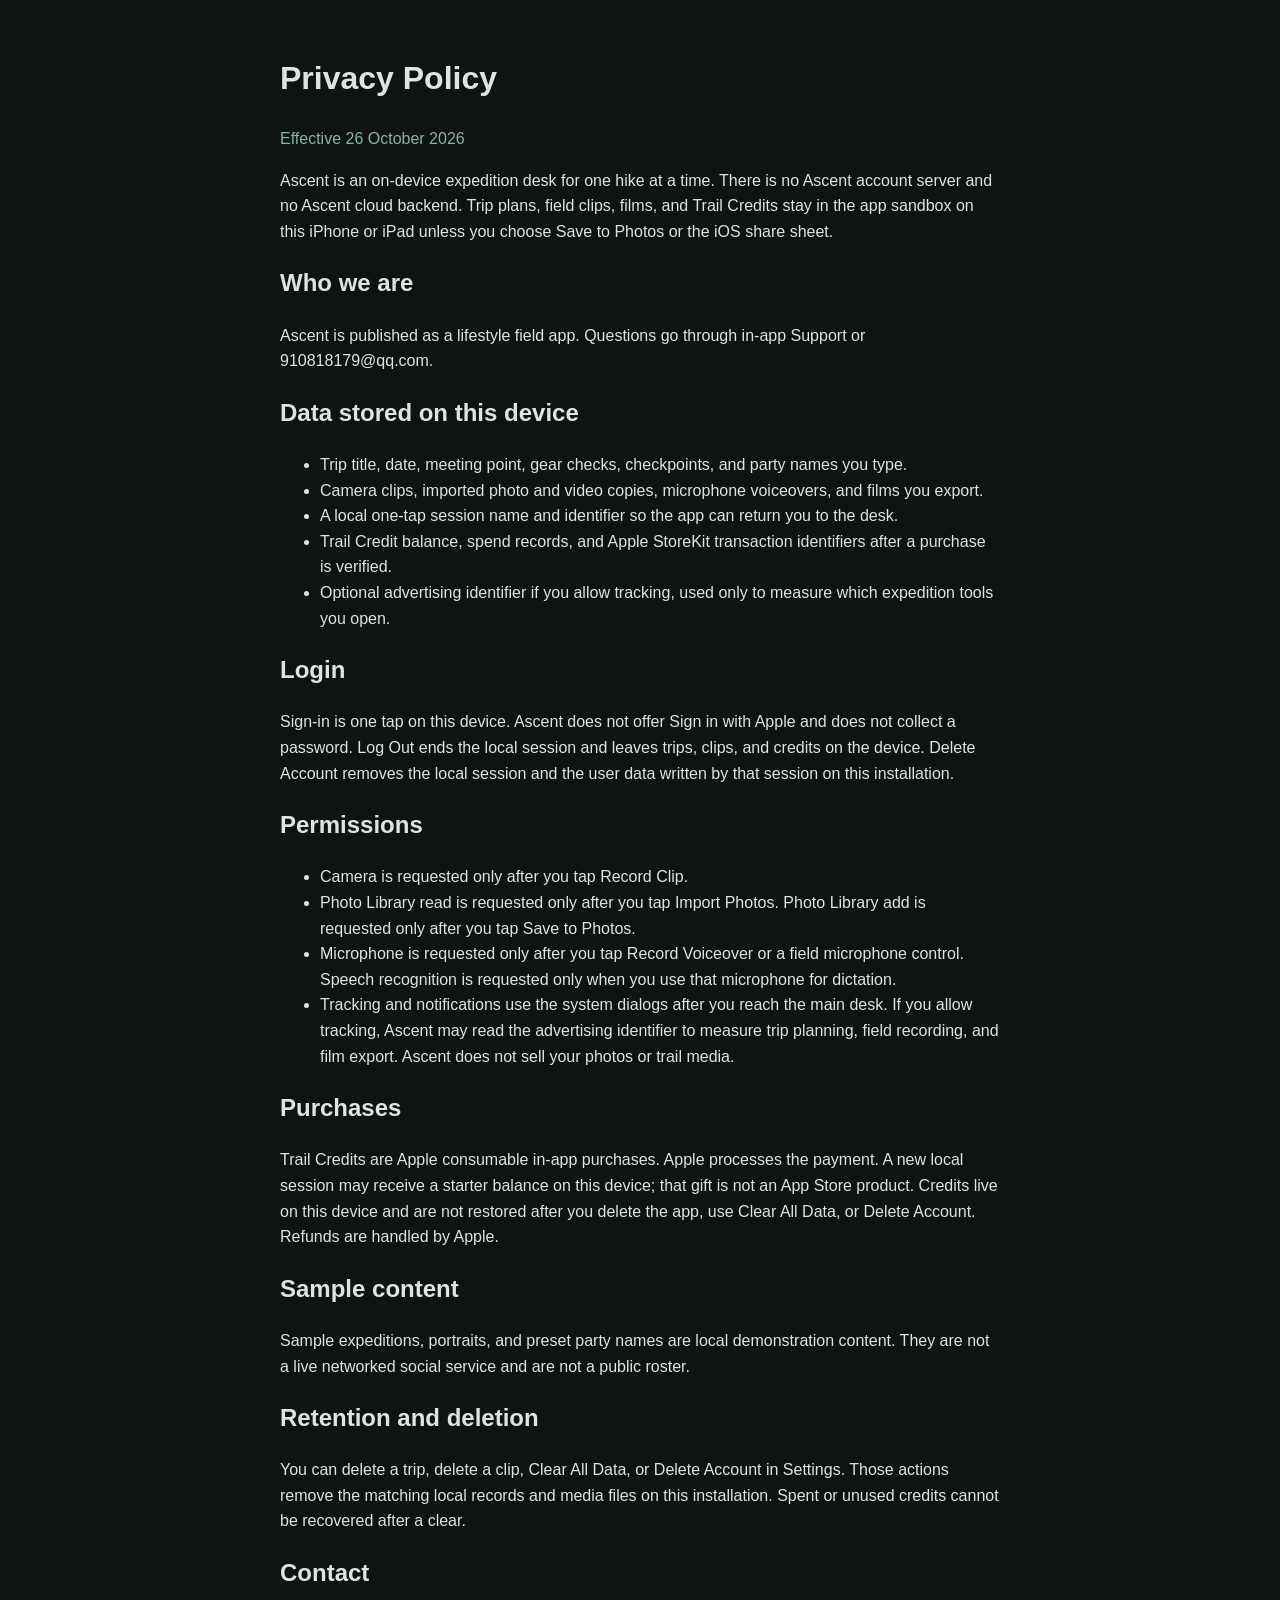
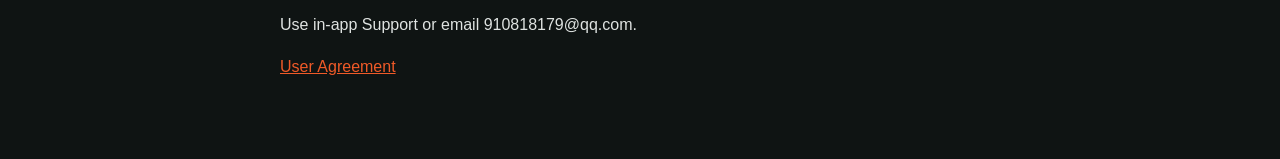
==== privacy-policy.html @ 033beaf4 "Publish Ascent Privacy Policy and User Agreement." ====
<!DOCTYPE html>
<html lang="en">
<head>
<meta charset="utf-8"/>
<meta name="viewport" content="width=device-width, initial-scale=1"/>
<title>Privacy Policy</title>
<link rel="stylesheet" href="legal.css"/>
</head>
<body>
<main>
<h1>Privacy Policy</h1>
<p class="muted">Effective 26 October 2026</p>
<p>Ascent is an on-device expedition desk for one hike at a time. There is no Ascent account server and no Ascent cloud backend. Trip plans, field clips, films, and Trail Credits stay in the app sandbox on this iPhone or iPad unless you choose Save to Photos or the iOS share sheet.</p>

<h2>Who we are</h2>
<p>Ascent is published as a lifestyle field app. Questions go through in-app Support or 910818179@qq.com.</p>

<h2>Data stored on this device</h2>
<ul>
<li>Trip title, date, meeting point, gear checks, checkpoints, and party names you type.</li>
<li>Camera clips, imported photo and video copies, microphone voiceovers, and films you export.</li>
<li>A local one-tap session name and identifier so the app can return you to the desk.</li>
<li>Trail Credit balance, spend records, and Apple StoreKit transaction identifiers after a purchase is verified.</li>
<li>Optional advertising identifier if you allow tracking, used only to measure which expedition tools you open.</li>
</ul>

<h2>Login</h2>
<p>Sign-in is one tap on this device. Ascent does not offer Sign in with Apple and does not collect a password. Log Out ends the local session and leaves trips, clips, and credits on the device. Delete Account removes the local session and the user data written by that session on this installation.</p>

<h2>Permissions</h2>
<ul>
<li>Camera is requested only after you tap Record Clip.</li>
<li>Photo Library read is requested only after you tap Import Photos. Photo Library add is requested only after you tap Save to Photos.</li>
<li>Microphone is requested only after you tap Record Voiceover or a field microphone control. Speech recognition is requested only when you use that microphone for dictation.</li>
<li>Tracking and notifications use the system dialogs after you reach the main desk. If you allow tracking, Ascent may read the advertising identifier to measure trip planning, field recording, and film export. Ascent does not sell your photos or trail media.</li>
</ul>

<h2>Purchases</h2>
<p>Trail Credits are Apple consumable in-app purchases. Apple processes the payment. A new local session may receive a starter balance on this device; that gift is not an App Store product. Credits live on this device and are not restored after you delete the app, use Clear All Data, or Delete Account. Refunds are handled by Apple.</p>

<h2>Sample content</h2>
<p>Sample expeditions, portraits, and preset party names are local demonstration content. They are not a live networked social service and are not a public roster.</p>

<h2>Retention and deletion</h2>
<p>You can delete a trip, delete a clip, Clear All Data, or Delete Account in Settings. Those actions remove the matching local records and media files on this installation. Spent or unused credits cannot be recovered after a clear.</p>

<h2>Contact</h2>
<p>Use in-app Support or email 910818179@qq.com.</p>
<p><a href="user-agreement.html">User Agreement</a></p>
</main>
</body>
</html>
---- legal.css ----
:root { color-scheme: dark; --bg:#0f1413; --ink:#dfe3e1; --muted:#89B49F; --line:#2C3734; --accent:#F05A28; }
html,body { margin:0; background:var(--bg); color:var(--ink); font:16px/1.6 -apple-system,BlinkMacSystemFont,"Segoe UI",sans-serif; }
main { max-width:720px; margin:0 auto; padding:32px 20px 64px; }
h1,h2 { font-family: "Avenir Next", "Segoe UI", sans-serif; }
a { color:var(--accent); }
hr { border:0; border-top:1px solid var(--line); }
.muted { color:var(--muted); }
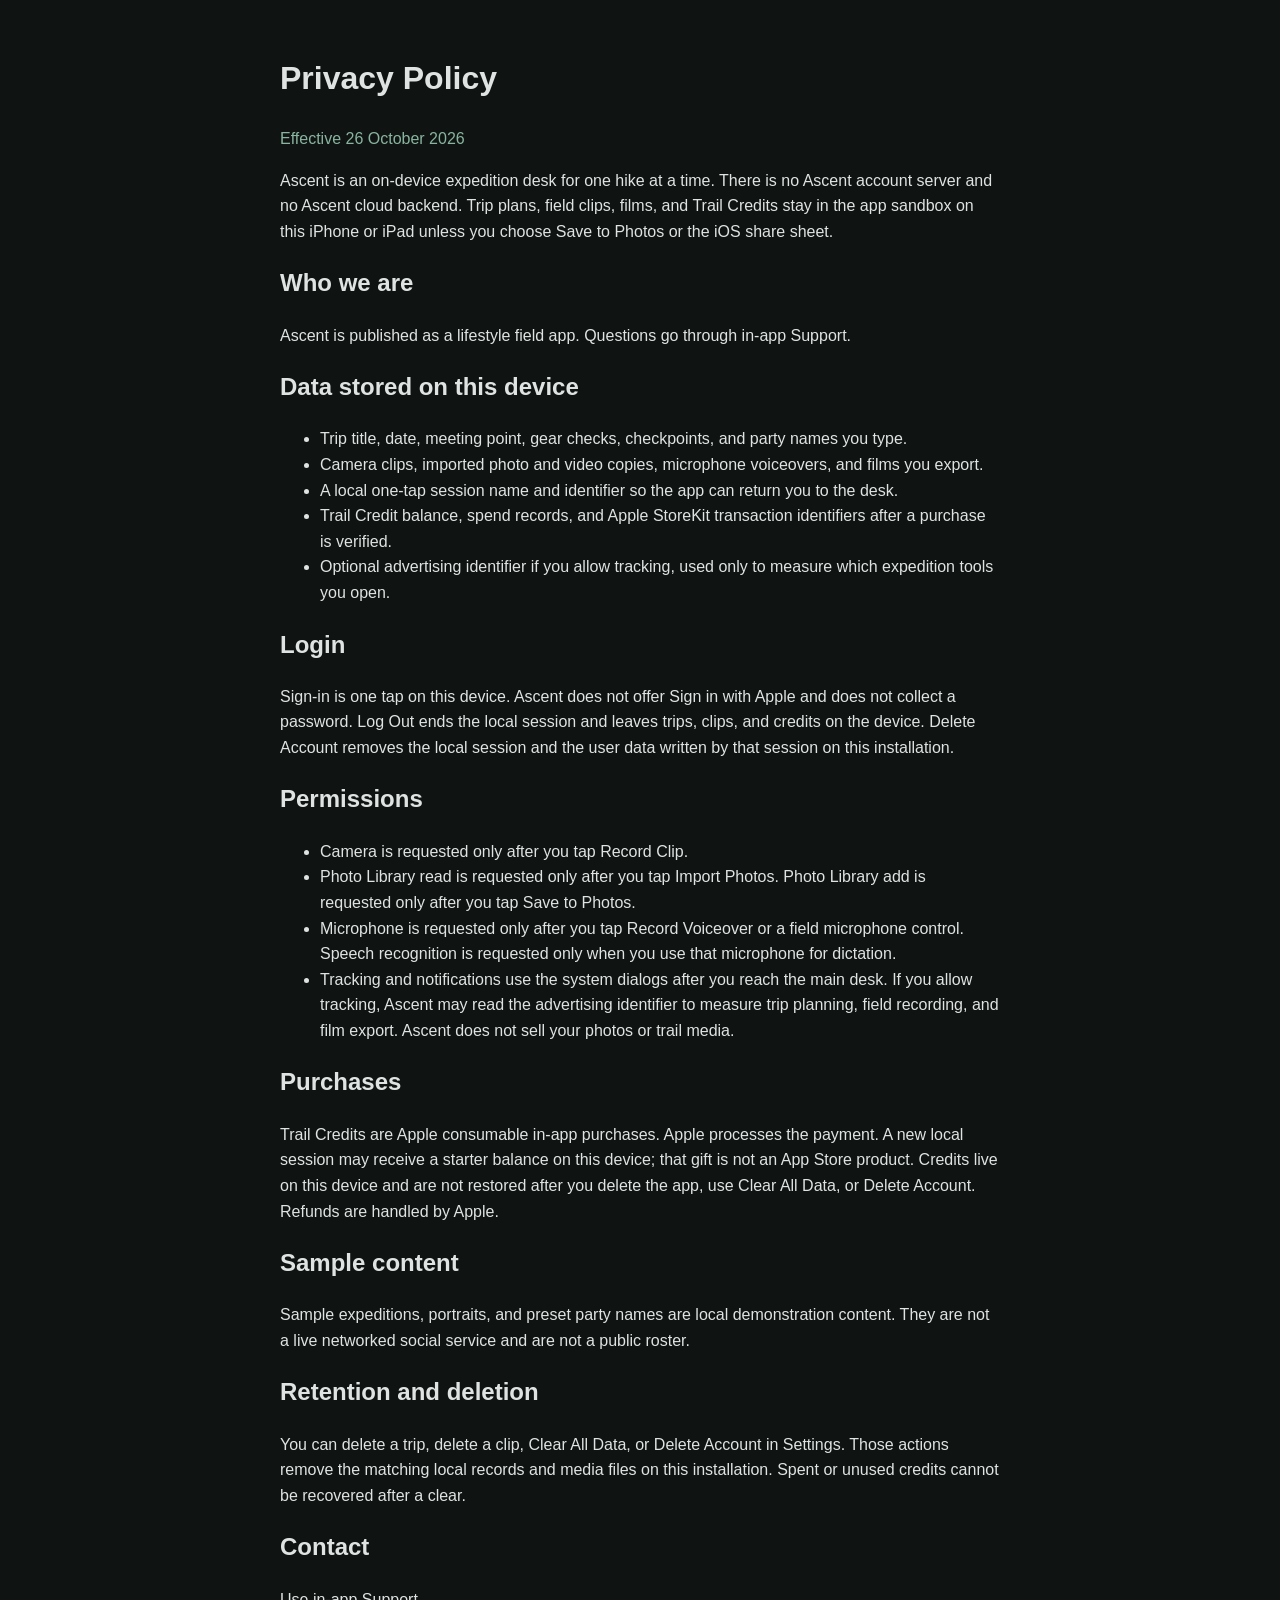
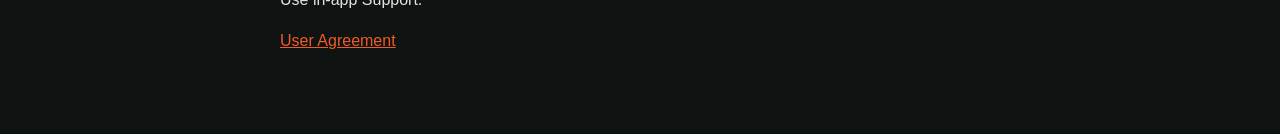
==== commit b9f7eb14: "Remove public contact email from legal pages." ====
--- a/privacy-policy.html
+++ b/privacy-policy.html
@@ -13,7 +13,7 @@
 <p>Ascent is an on-device expedition desk for one hike at a time. There is no Ascent account server and no Ascent cloud backend. Trip plans, field clips, films, and Trail Credits stay in the app sandbox on this iPhone or iPad unless you choose Save to Photos or the iOS share sheet.</p>
 
 <h2>Who we are</h2>
-<p>Ascent is published as a lifestyle field app. Questions go through in-app Support or 910818179@qq.com.</p>
+<p>Ascent is published as a lifestyle field app. Questions go through in-app Support.</p>
 
 <h2>Data stored on this device</h2>
 <ul>
@@ -45,7 +45,7 @@
 <p>You can delete a trip, delete a clip, Clear All Data, or Delete Account in Settings. Those actions remove the matching local records and media files on this installation. Spent or unused credits cannot be recovered after a clear.</p>
 
 <h2>Contact</h2>
-<p>Use in-app Support or email 910818179@qq.com.</p>
+<p>Use in-app Support.</p>
 <p><a href="user-agreement.html">User Agreement</a></p>
 </main>
 </body>
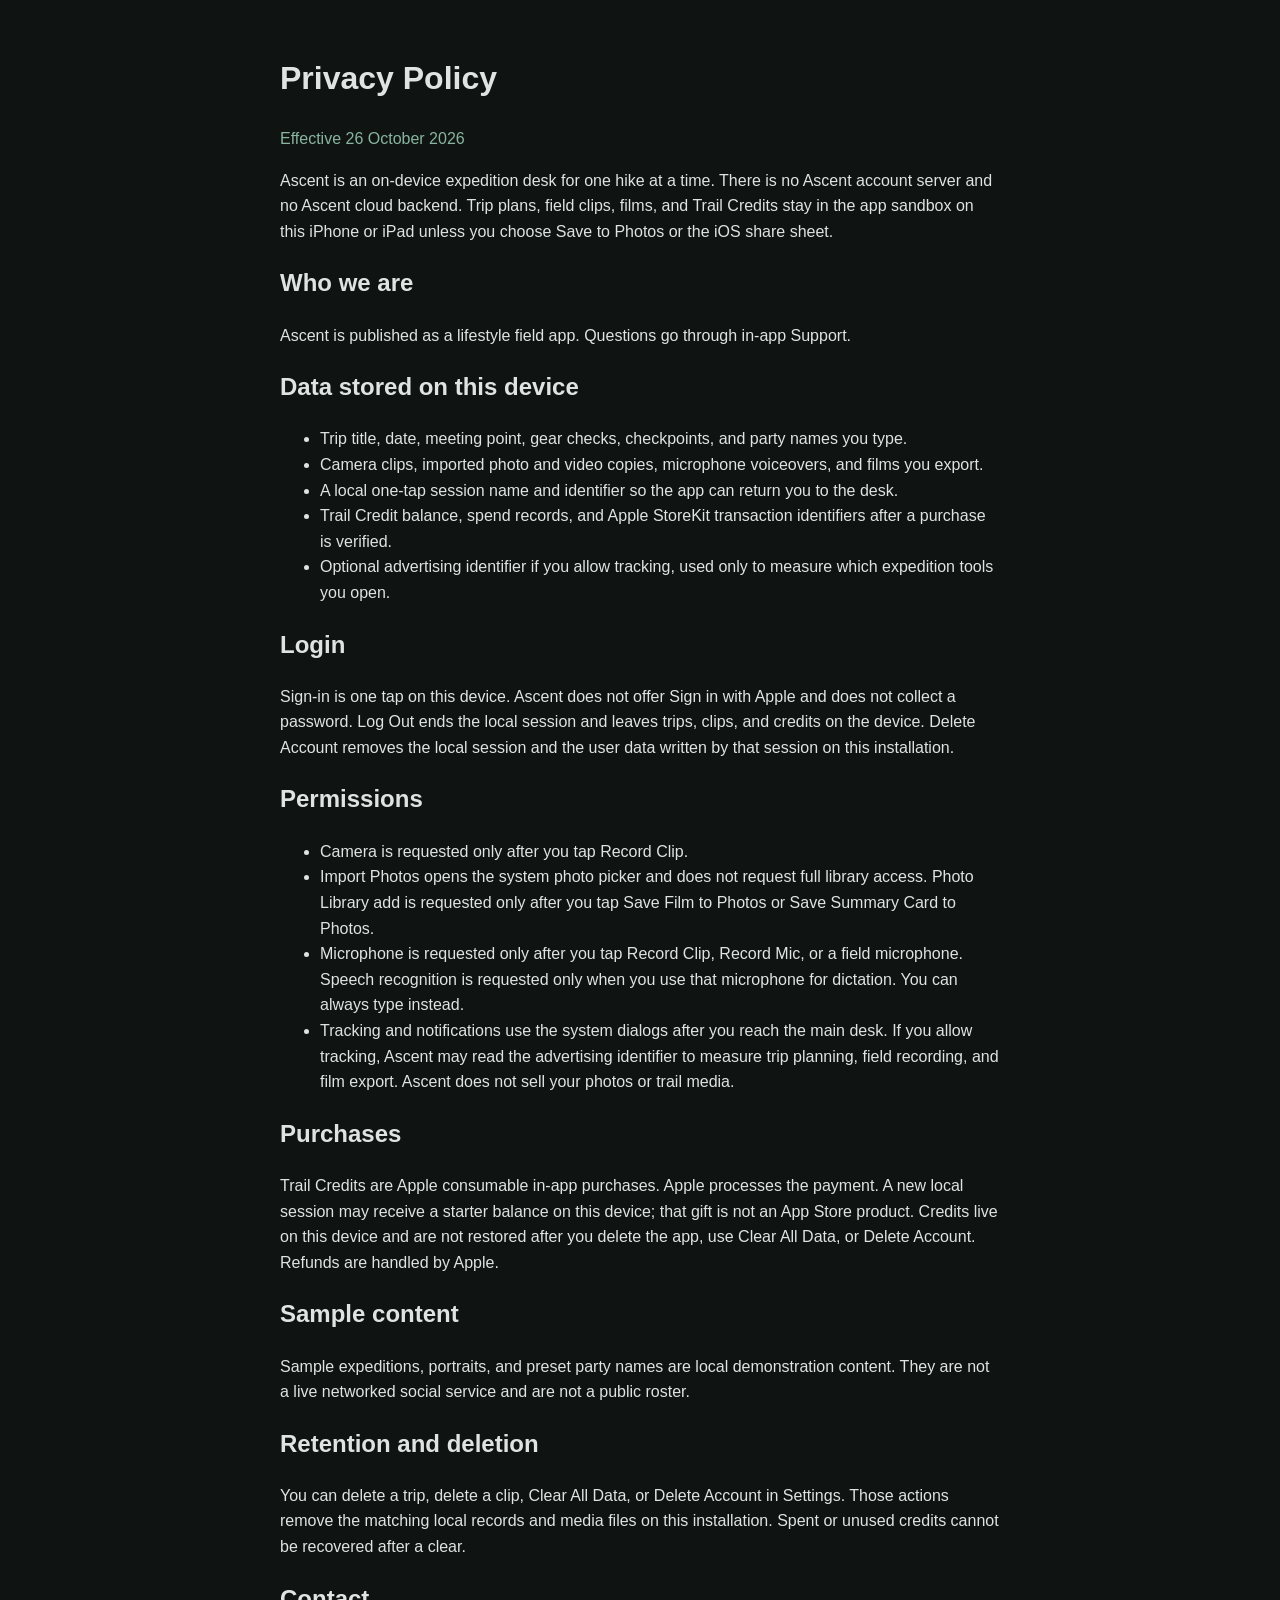
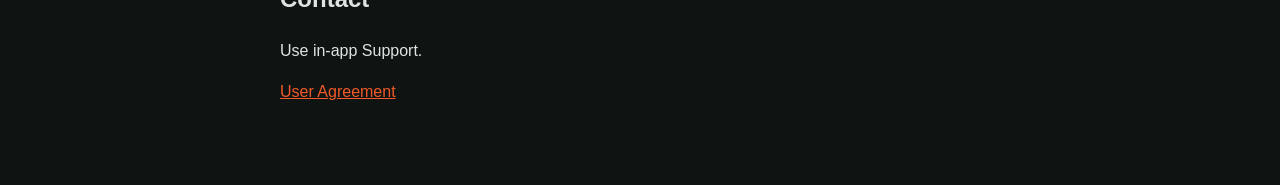
==== commit 6726837c: "Align Privacy Policy photo and microphone request timing." ====
--- a/privacy-policy.html
+++ b/privacy-policy.html
@@ -30,8 +30,8 @@
 <h2>Permissions</h2>
 <ul>
 <li>Camera is requested only after you tap Record Clip.</li>
-<li>Photo Library read is requested only after you tap Import Photos. Photo Library add is requested only after you tap Save to Photos.</li>
-<li>Microphone is requested only after you tap Record Voiceover or a field microphone control. Speech recognition is requested only when you use that microphone for dictation.</li>
+<li>Import Photos opens the system photo picker and does not request full library access. Photo Library add is requested only after you tap Save Film to Photos or Save Summary Card to Photos.</li>
+<li>Microphone is requested only after you tap Record Clip, Record Mic, or a field microphone. Speech recognition is requested only when you use that microphone for dictation. You can always type instead.</li>
 <li>Tracking and notifications use the system dialogs after you reach the main desk. If you allow tracking, Ascent may read the advertising identifier to measure trip planning, field recording, and film export. Ascent does not sell your photos or trail media.</li>
 </ul>
 
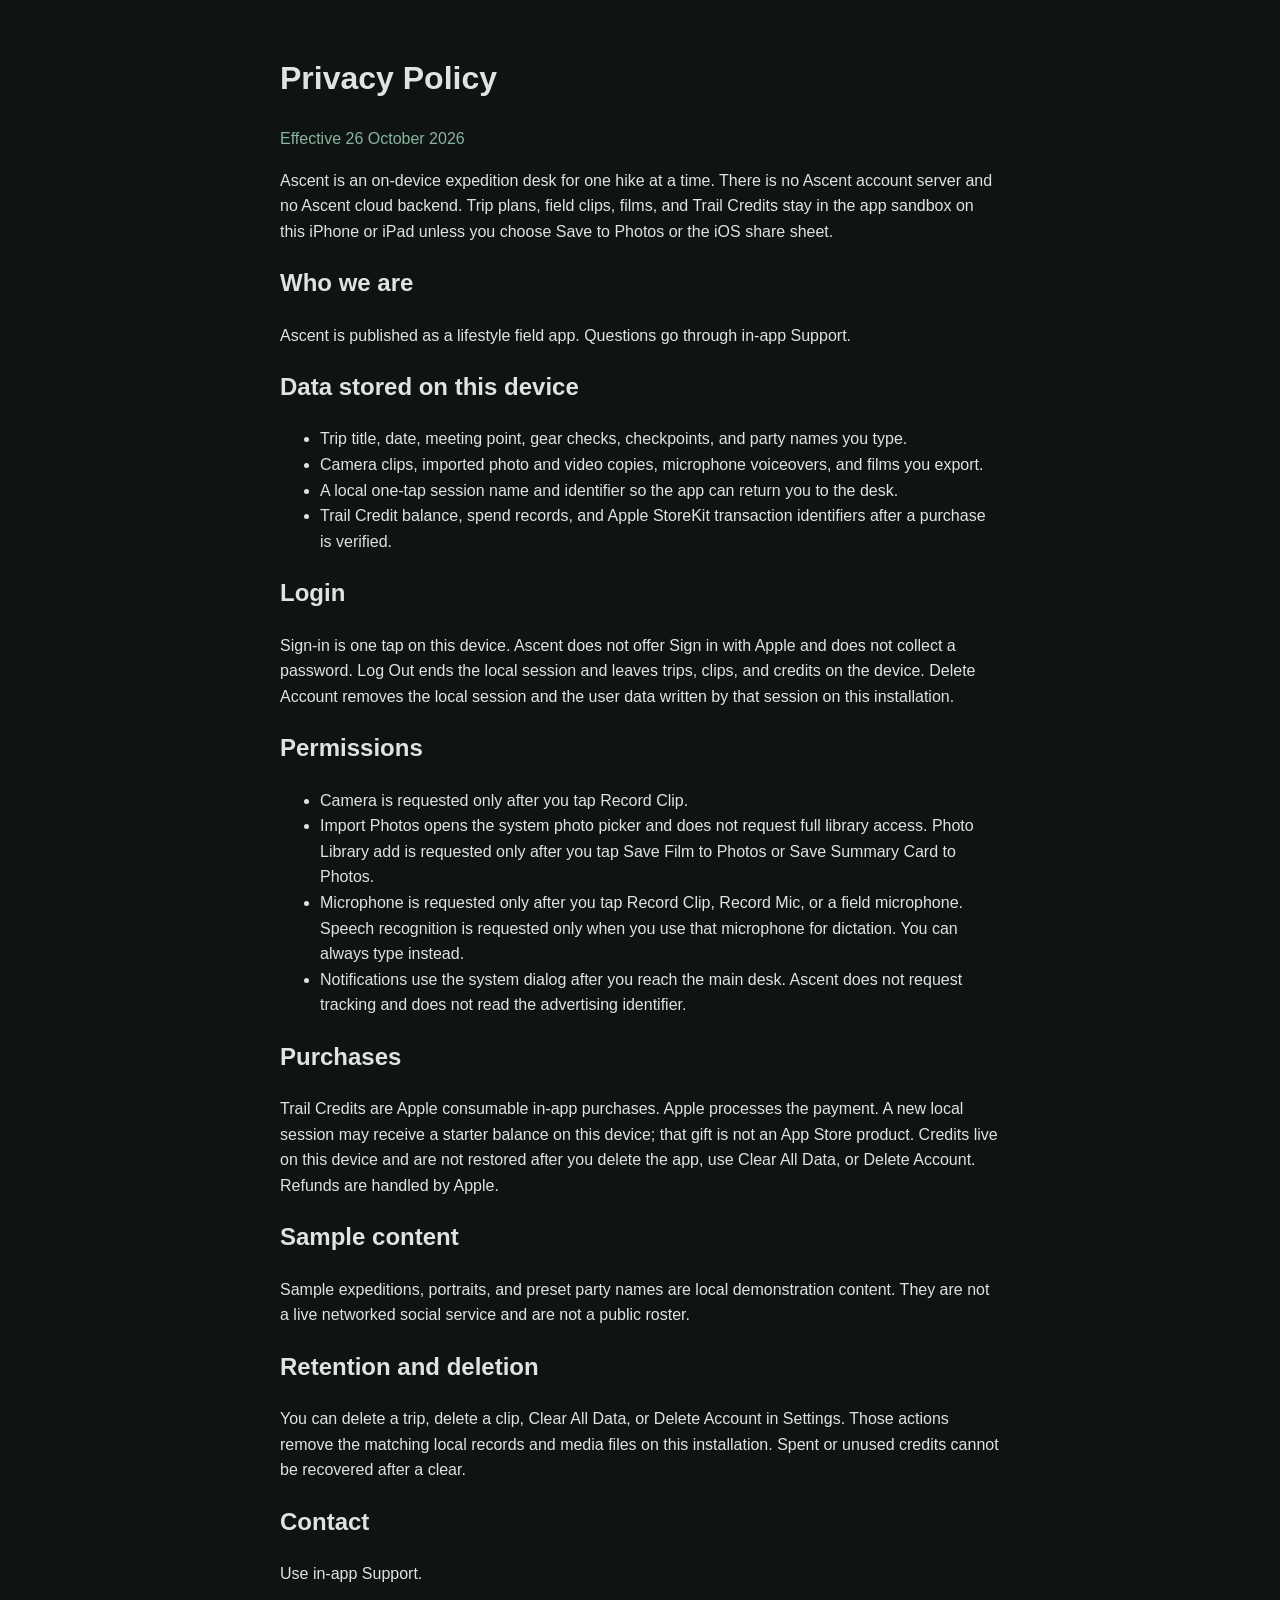
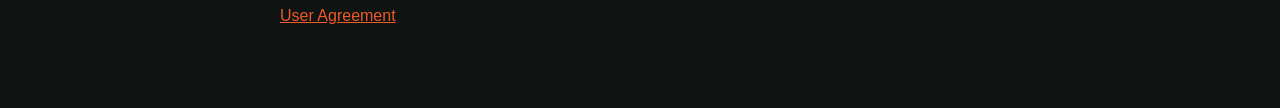
==== commit c8ab99c7: "Remove tracking language from the Privacy Policy." ====
--- a/privacy-policy.html
+++ b/privacy-policy.html
@@ -21,7 +21,6 @@
 <li>Camera clips, imported photo and video copies, microphone voiceovers, and films you export.</li>
 <li>A local one-tap session name and identifier so the app can return you to the desk.</li>
 <li>Trail Credit balance, spend records, and Apple StoreKit transaction identifiers after a purchase is verified.</li>
-<li>Optional advertising identifier if you allow tracking, used only to measure which expedition tools you open.</li>
 </ul>
 
 <h2>Login</h2>
@@ -32,7 +31,7 @@
 <li>Camera is requested only after you tap Record Clip.</li>
 <li>Import Photos opens the system photo picker and does not request full library access. Photo Library add is requested only after you tap Save Film to Photos or Save Summary Card to Photos.</li>
 <li>Microphone is requested only after you tap Record Clip, Record Mic, or a field microphone. Speech recognition is requested only when you use that microphone for dictation. You can always type instead.</li>
-<li>Tracking and notifications use the system dialogs after you reach the main desk. If you allow tracking, Ascent may read the advertising identifier to measure trip planning, field recording, and film export. Ascent does not sell your photos or trail media.</li>
+<li>Notifications use the system dialog after you reach the main desk. Ascent does not request tracking and does not read the advertising identifier.</li>
 </ul>
 
 <h2>Purchases</h2>
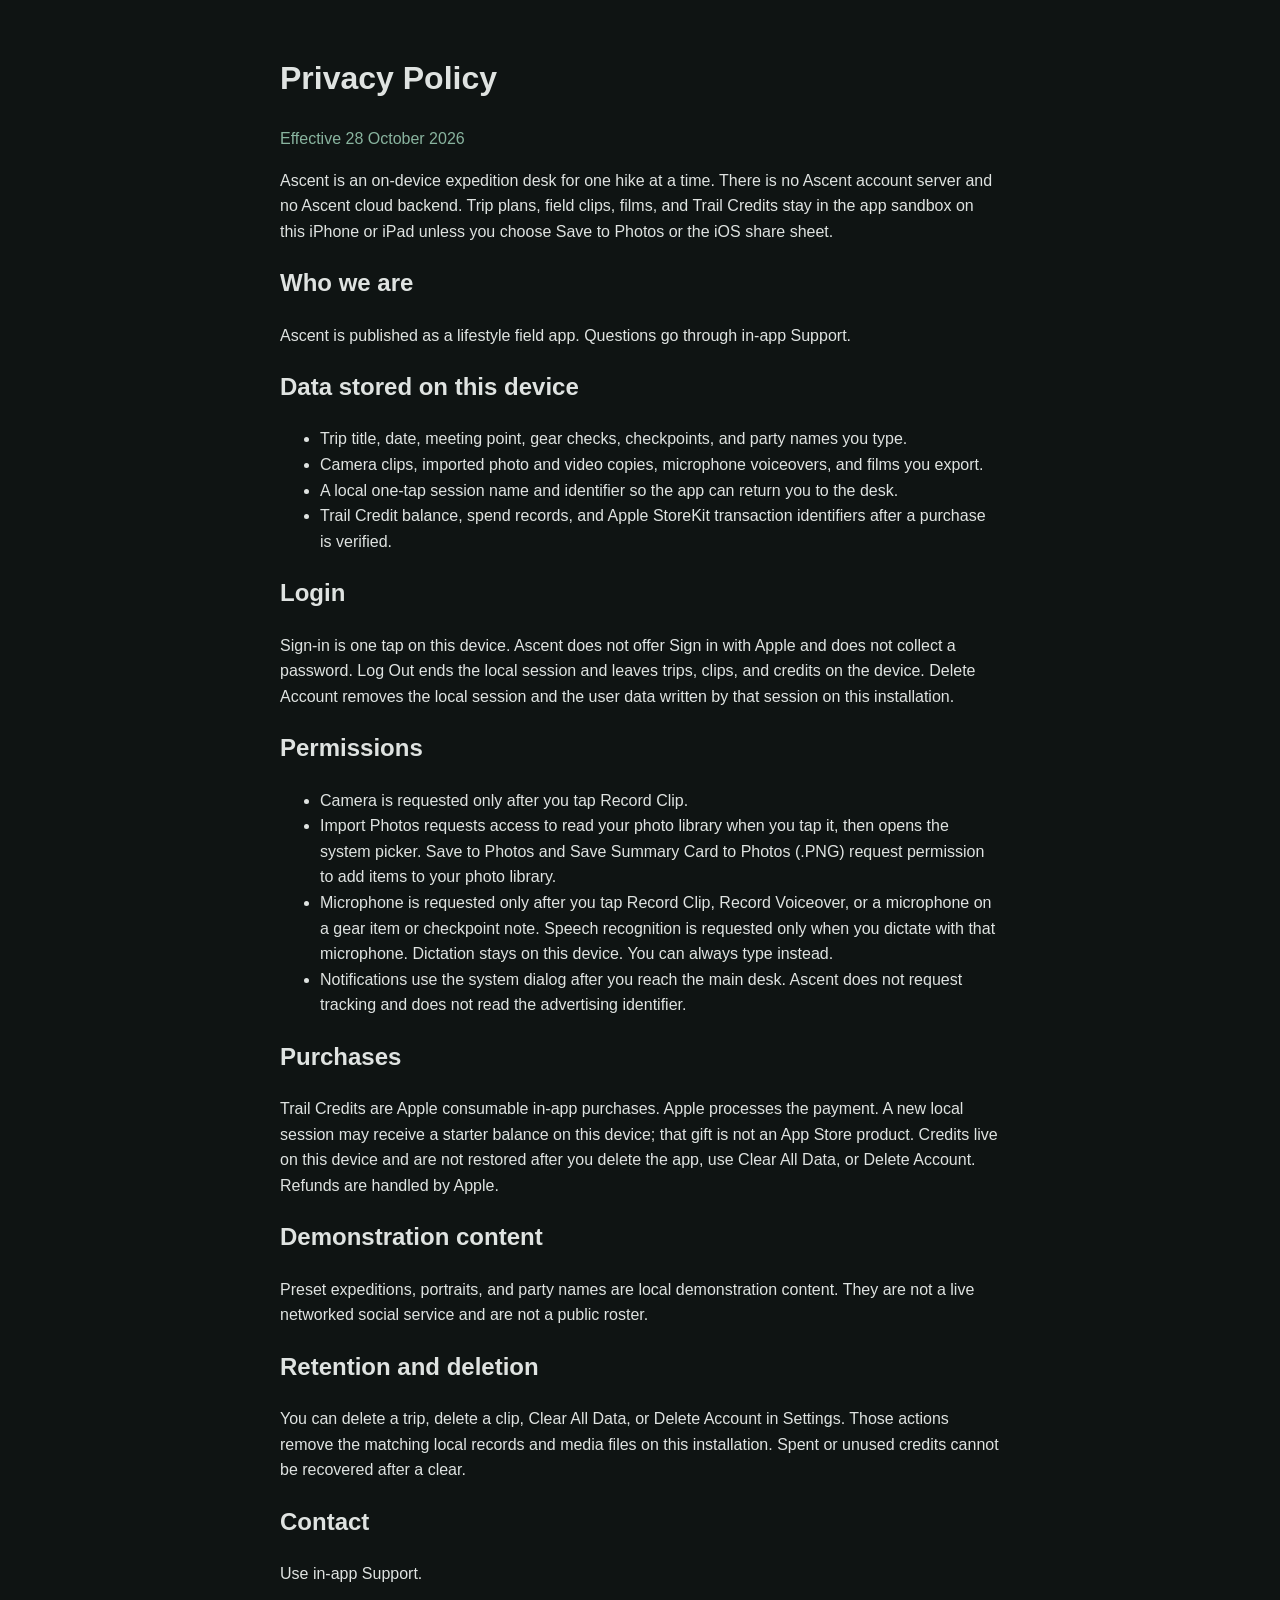
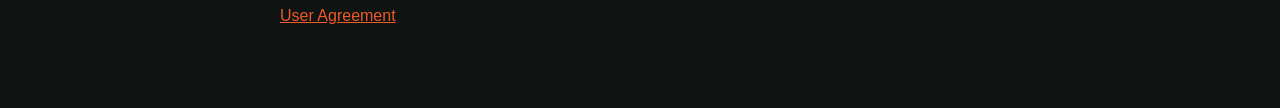
==== commit ec676fb5: "Match the privacy and agreement text to the current photo and microphone flow. Co-authored-by: Curso" ====
--- a/privacy-policy.html
+++ b/privacy-policy.html
@@ -9,7 +9,7 @@
 <body>
 <main>
 <h1>Privacy Policy</h1>
-<p class="muted">Effective 26 October 2026</p>
+<p class="muted">Effective 28 October 2026</p>
 <p>Ascent is an on-device expedition desk for one hike at a time. There is no Ascent account server and no Ascent cloud backend. Trip plans, field clips, films, and Trail Credits stay in the app sandbox on this iPhone or iPad unless you choose Save to Photos or the iOS share sheet.</p>
 
 <h2>Who we are</h2>
@@ -29,16 +29,16 @@
 <h2>Permissions</h2>
 <ul>
 <li>Camera is requested only after you tap Record Clip.</li>
-<li>Import Photos opens the system photo picker and does not request full library access. Photo Library add is requested only after you tap Save Film to Photos or Save Summary Card to Photos.</li>
-<li>Microphone is requested only after you tap Record Clip, Record Mic, or a field microphone. Speech recognition is requested only when you use that microphone for dictation. You can always type instead.</li>
+<li>Import Photos requests access to read your photo library when you tap it, then opens the system picker. Save to Photos and Save Summary Card to Photos (.PNG) request permission to add items to your photo library.</li>
+<li>Microphone is requested only after you tap Record Clip, Record Voiceover, or a microphone on a gear item or checkpoint note. Speech recognition is requested only when you dictate with that microphone. Dictation stays on this device. You can always type instead.</li>
 <li>Notifications use the system dialog after you reach the main desk. Ascent does not request tracking and does not read the advertising identifier.</li>
 </ul>
 
 <h2>Purchases</h2>
 <p>Trail Credits are Apple consumable in-app purchases. Apple processes the payment. A new local session may receive a starter balance on this device; that gift is not an App Store product. Credits live on this device and are not restored after you delete the app, use Clear All Data, or Delete Account. Refunds are handled by Apple.</p>
 
-<h2>Sample content</h2>
-<p>Sample expeditions, portraits, and preset party names are local demonstration content. They are not a live networked social service and are not a public roster.</p>
+<h2>Demonstration content</h2>
+<p>Preset expeditions, portraits, and party names are local demonstration content. They are not a live networked social service and are not a public roster.</p>
 
 <h2>Retention and deletion</h2>
 <p>You can delete a trip, delete a clip, Clear All Data, or Delete Account in Settings. Those actions remove the matching local records and media files on this installation. Spent or unused credits cannot be recovered after a clear.</p>
